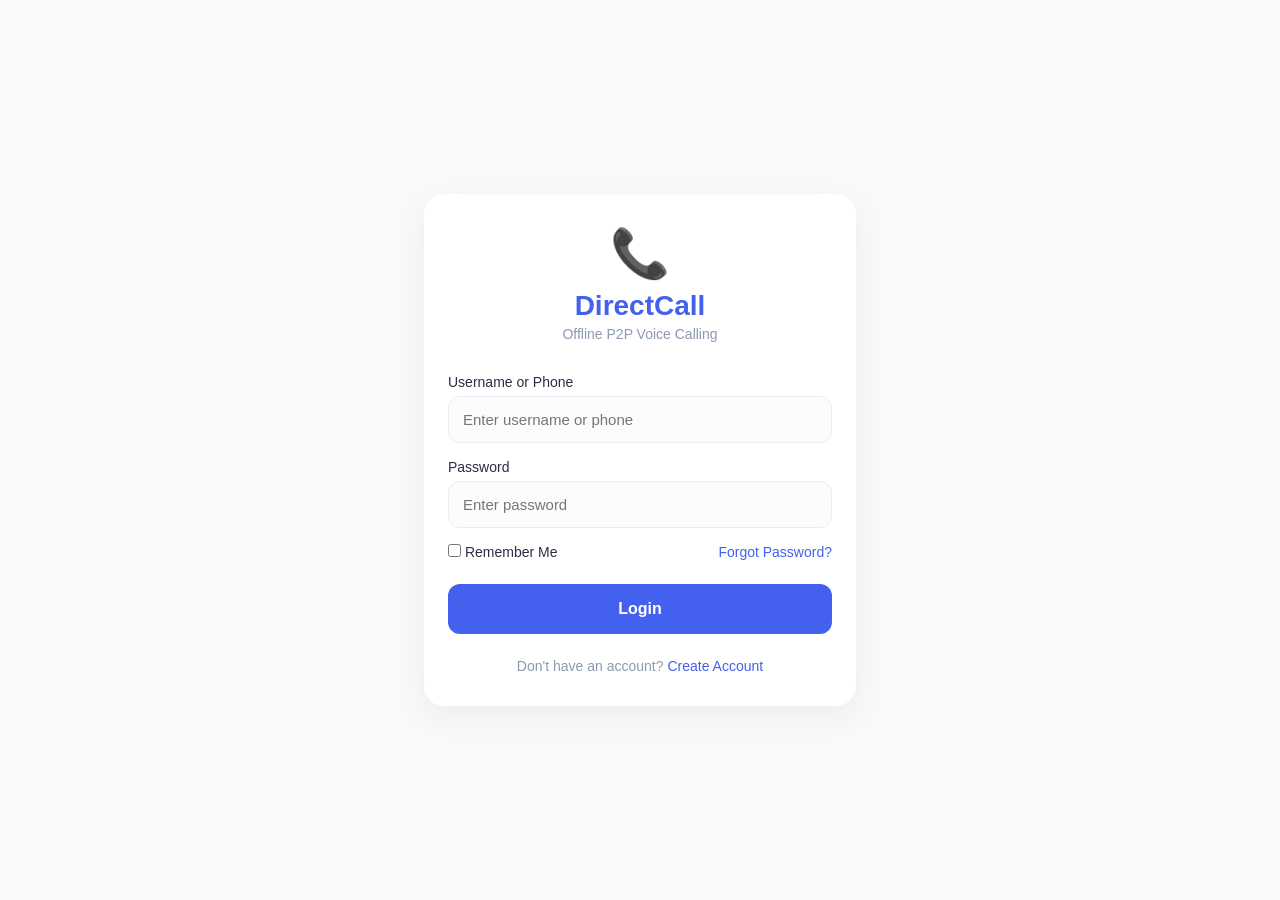
==== index.html @ d7e54588 "Initial commit of DirectCall Native App" ====
<!DOCTYPE html>
<html lang="en">
<head>
    <meta charset="UTF-8">
    <meta name="viewport" content="width=device-width, initial-scale=1.0, maximum-scale=1.0, user-scalable=no">
    <title>DirectCall</title>
    <link rel="stylesheet" href="css/style.css">
    <link rel="manifest" href="manifest.json">
    <meta name="theme-color" content="#4361ee">
</head>
<body>
    <div id="app-container">
        <!-- LOGIN SCREEN -->
        <div id="login-screen" class="screen active">
            <div class="card">
                <div id="install-banner" style="display:none; background:var(--primary); color:white; padding:12px; text-align:center; border-radius:12px; margin-bottom:16px; font-weight:bold; cursor:pointer; box-shadow:0 4px 10px rgba(67,97,238,0.3); transition:0.2s;">
                    ⬇️ Install DirectCall to Phone
                </div>
                <div class="logo-container">
                    <div class="logo-icon">📞</div>
                    <h1>DirectCall</h1>
                    <p class="subtitle">Offline P2P Voice Calling</p>
                </div>
                
                <form id="login-form">
                    <div class="input-group">
                        <label for="login-identifier">Username or Phone</label>
                        <input type="text" id="login-identifier" required placeholder="Enter username or phone">
                    </div>
                    <div class="input-group">
                        <label for="login-password">Password</label>
                        <input type="password" id="login-password" required placeholder="Enter password">
                    </div>
                    
                    <div class="options-row">
                        <label class="checkbox-container">
                            <input type="checkbox" id="remember-me"> Remember Me
                        </label>
                        <a href="#" class="forgot-link">Forgot Password?</a>
                    </div>

                    <button type="submit" class="btn btn-primary btn-large">Login</button>
                </form>
                
                <p class="switch-screen">
                    Don't have an account? <a href="#" id="go-to-register">Create Account</a>
                </p>
            </div>
        </div>

        <!-- REGISTRATION SCREEN -->
        <div id="register-screen" class="screen">
            <div class="card">
                <div class="logo-container small">
                    <div class="logo-icon">📞</div>
                    <h2>Create Account</h2>
                </div>
                
                <form id="register-form">
                    <div class="input-group">
                        <label for="reg-name">Full Name</label>
                        <input type="text" id="reg-name" required placeholder="e.g. David Mugisha">
                    </div>
                    <div class="input-group">
                        <label for="reg-username">Username</label>
                        <input type="text" id="reg-username" required placeholder="e.g. david">
                    </div>
                    <div class="input-group">
                        <label for="reg-password">Password</label>
                        <input type="password" id="reg-password" required placeholder="Create password">
                    </div>
                    <div class="input-group">
                        <label for="reg-confirm">Confirm Password</label>
                        <input type="password" id="reg-confirm" required placeholder="Confirm password">
                    </div>
                    <button type="submit" class="btn btn-primary btn-large">Create Account</button>
                </form>
                <p class="switch-screen">Already have an account? <a href="#" id="go-to-login">Login here</a></p>
            </div>
        </div>

        <!-- DASHBOARD (HOME) SCREEN -->
        <div id="home-screen" class="screen">
            <div class="header">
                <div>
                    <h2 id="welcome-name">Hello, User 👋</h2>
                    <p class="user-id">My ID: <span id="display-id">DC-00000</span></p>
                </div>
            </div>
            
            <div class="status-banner">
                <div class="status-item">
                    <span class="icon">📡</span>
                    <div>
                        <strong>Wi-Fi Direct</strong>
                        <span id="wifi-status" class="status-text not-connected">NOT CONNECTED</span>
                    </div>
                </div>
                <div class="status-item">
                    <span class="icon">🌐</span>
                    <div>
                        <strong>Internet</strong>
                        <span class="status-text neutral">NOT REQUIRED</span>
                    </div>
                </div>
            </div>

            <div class="action-grid">
                <button class="grid-btn" id="btn-call">
                    <span class="icon">📞</span><span>Dialpad</span>
                </button>
                <button class="grid-btn" id="btn-contacts">
                    <span class="icon">👥</span><span>Contacts</span>
                </button>
                <button class="grid-btn" id="btn-nearby">
                    <span class="icon">📡</span><span>Nearby Users</span>
                </button>
                <button class="grid-btn" id="btn-history">
                    <span class="icon">🕘</span><span>Call History</span>
                </button>
                <button class="grid-btn" id="btn-settings" style="grid-column: span 2;">
                    <span class="icon">⚙️</span><span>Settings</span>
                </button>
            </div>
        </div>

        <!-- DIALPAD SCREEN -->
        <div id="dialpad-screen" class="screen">
            <div class="header">
                <h2>Dialpad</h2>
                <button class="btn-back back-to-home">← Back</button>
            </div>
            <div class="dialpad-container">
                <input type="text" id="dial-input" placeholder="Enter ID (e.g. 12345)" readonly>
                <div class="dial-grid">
                    <button class="dial-btn">1</button><button class="dial-btn">2</button><button class="dial-btn">3</button>
                    <button class="dial-btn">4</button><button class="dial-btn">5</button><button class="dial-btn">6</button>
                    <button class="dial-btn">7</button><button class="dial-btn">8</button><button class="dial-btn">9</button>
                    <button class="dial-btn">X</button><button class="dial-btn">0</button><button class="dial-btn">#</button>
                </div>
                <button class="btn-call-large" id="dial-call-btn">📞</button>
            </div>
        </div>

        <!-- CONTACTS SCREEN -->
        <div id="contacts-screen" class="screen">
            <div class="header">
                <h2>Saved Contacts</h2>
                <button class="btn-back back-to-home">← Back</button>
            </div>
            <div class="user-list">
                <div class="user-item">
                    <div class="user-info">
                        <div class="avatar-small" style="background:#ffd54f">E</div>
                        <div><div class="item-name">Eric Ndikumana</div><div class="item-id">DC-18291</div></div>
                    </div>
                    <button class="btn-call-small" onclick="startCall('Eric Ndikumana', 'DC-18291')">📞</button>
                </div>
                <div class="user-item">
                    <div class="user-info">
                        <div class="avatar-small" style="background:#64b5f6">A</div>
                        <div><div class="item-name">Alice</div><div class="item-id">DC-99212</div></div>
                    </div>
                    <button class="btn-call-small" onclick="startCall('Alice', 'DC-99212')">📞</button>
                </div>
            </div>
        </div>

        <!-- CALL HISTORY SCREEN -->
        <div id="history-screen" class="screen">
            <div class="header">
                <h2>Call History</h2>
                <button class="btn-back back-to-home">← Back</button>
            </div>
            <div class="user-list">
                <div class="user-item">
                    <div class="user-info">
                        <div class="avatar-small">👤</div>
                        <div><div class="item-name">John Doe</div><div class="item-id" style="color:var(--success)">↙ Incoming • Today, 10:30 AM</div></div>
                    </div>
                </div>
                <div class="user-item">
                    <div class="user-info">
                        <div class="avatar-small" style="background:#ffd54f">E</div>
                        <div><div class="item-name">Eric Ndikumana</div><div class="item-id">↗ Outgoing • Yesterday</div></div>
                    </div>
                </div>
                <div class="user-item">
                    <div class="user-info">
                        <div class="avatar-small" style="background:#ef5350; color:white">S</div>
                        <div><div class="item-name">Sarah Smith</div><div class="item-id" style="color:var(--danger)">! Missed • Yesterday</div></div>
                    </div>
                </div>
            </div>
        </div>

        <!-- SETTINGS SCREEN -->
        <div id="settings-screen" class="screen">
            <div class="header">
                <h2>Settings</h2>
                <button class="btn-back back-to-home">← Back</button>
            </div>
            <div class="card" style="margin: 0 0 16px 0;">
                <div style="display:flex; align-items:center; gap:16px;">
                    <div class="avatar-small" style="width:60px; height:60px; font-size:30px;">👤</div>
                    <div>
                        <h3 id="settings-name">User</h3>
                        <p style="color:var(--text-muted); font-family:monospace;" id="settings-id">DC-00000</p>
                    </div>
                </div>
            </div>
            
            <div class="user-list">
                <div class="user-item"><strong>Wi-Fi Direct Status</strong> <span style="color:var(--text-muted)">Enabled</span></div>
                <div class="user-item"><strong>Audio Quality</strong> <span style="color:var(--text-muted)">High</span></div>
                <div class="user-item"><strong>App Version</strong> <span style="color:var(--text-muted)">1.0.0 (Offline)</span></div>
            </div>

            <button id="btn-logout" class="btn btn-secondary" style="margin-top: 24px; color: var(--danger);">Log Out</button>
        </div>

        <!-- NEARBY USERS SCREEN -->
        <div id="nearby-screen" class="screen">
            <div class="header">
                <h2>Nearby Users</h2>
                <button class="btn-back back-to-home">← Back</button>
            </div>
            <div class="status-banner" style="background-color: #e0f2f1; border-left: 4px solid #26a69a;">
                <div class="status-item">
                    <span class="icon" style="animation: pulse 1.5s infinite;">📡</span>
                    <div>
                        <strong>Scanning...</strong>
                        <span class="status-text">Looking for Wi-Fi Direct devices</span>
                    </div>
                </div>
            </div>
            <div class="user-list" id="nearby-list">
                <!-- Mock items injected by JS -->
            </div>
        </div>

        <!-- CALL SCREEN -->
        <div id="call-screen" class="screen call-active-bg">
            <div class="call-header"><p id="call-status">Connecting...</p></div>
            <div class="caller-profile">
                <div class="caller-avatar" id="caller-avatar-icon">👤</div>
                <h2 id="caller-name">Name</h2>
                <p id="caller-id" class="user-id">DC-00000</p>
                <div id="call-timer" class="timer">00:00</div>
            </div>
            <div class="call-controls">
                <button class="control-btn" id="btn-mute">🔇</button>
                <button class="control-btn end-call-btn" id="btn-end-call">❌</button>
                <button class="control-btn" id="btn-speaker">🔊</button>
            </div>
        </div>

    </div>
    <script src="js/app.js"></script>
</body>
</html>
---- css/style.css ----
:root {
    --primary: #4361ee;
    --primary-hover: #3a56d4;
    --bg-color: #f8f9fa;
    --card-bg: #ffffff;
    --text-main: #2b2d42;
    --text-muted: #8d99ae;
    --border: #e9ecef;
    --success: #2ec4b6;
    --danger: #e63946;
    --radius-lg: 20px;
    --radius-md: 12px;
    --shadow: 0 10px 30px rgba(0,0,0,0.05);
}
* { box-sizing: border-box; margin: 0; padding: 0; font-family: -apple-system, BlinkMacSystemFont, "Segoe UI", Roboto, Helvetica, Arial, sans-serif; }
body { background-color: var(--bg-color); color: var(--text-main); display: flex; justify-content: center; align-items: center; min-height: 100vh; }
#app-container { width: 100%; max-width: 480px; min-height: 100vh; background-color: var(--bg-color); position: relative; overflow: hidden; }
.screen { position: absolute; top: 0; left: 0; width: 100%; height: 100%; padding: 24px; display: none; flex-direction: column; animation: fadeIn 0.3s ease-in-out; overflow-y: auto; background-color: var(--bg-color); }
.screen.active { display: flex; }
@keyframes fadeIn { from { opacity: 0; transform: translateY(10px); } to { opacity: 1; transform: translateY(0); } }
@keyframes pulse { 0% { opacity: 1; } 50% { opacity: 0.4; } 100% { opacity: 1; } }

.card { background: var(--card-bg); border-radius: var(--radius-lg); padding: 32px 24px; box-shadow: var(--shadow); margin: auto 0; }
.logo-container { text-align: center; margin-bottom: 32px; }
.logo-container.small { margin-bottom: 24px; }
.logo-icon { font-size: 48px; margin-bottom: 8px; }
.logo-container.small .logo-icon { font-size: 32px; }
h1 { font-size: 28px; font-weight: 700; color: var(--primary); }
h2 { font-size: 24px; font-weight: 600; }
.subtitle { color: var(--text-muted); font-size: 14px; margin-top: 4px; }

.input-group { margin-bottom: 16px; display: flex; flex-direction: column; }
.input-group label { font-size: 14px; font-weight: 500; margin-bottom: 6px; color: var(--text-main); }
.input-group input { padding: 14px; border: 1px solid var(--border); border-radius: var(--radius-md); font-size: 15px; background-color: #fcfcfc; }
.input-group input:focus { outline: none; border-color: var(--primary); box-shadow: 0 0 0 3px rgba(67, 97, 238, 0.15); }
.options-row { display: flex; justify-content: space-between; align-items: center; margin-bottom: 24px; font-size: 14px; }
.forgot-link, .switch-screen a { color: var(--primary); text-decoration: none; font-weight: 500; }
.switch-screen { text-align: center; margin-top: 24px; font-size: 14px; color: var(--text-muted); }

.btn { width: 100%; padding: 16px; border: none; border-radius: var(--radius-md); font-size: 16px; font-weight: 600; cursor: pointer; transition: 0.2s; }
.btn:active { transform: scale(0.98); }
.btn-primary { background-color: var(--primary); color: white; }
.btn-primary:hover { background-color: var(--primary-hover); }
.btn-secondary { background-color: #e9ecef; color: var(--text-main); }

.header { display: flex; justify-content: space-between; align-items: center; margin-bottom: 24px; margin-top: 24px; }
.user-id { color: var(--text-muted); font-family: monospace; font-size: 14px; margin-top: 4px; }
.status-banner { background: var(--card-bg); border-radius: var(--radius-md); padding: 16px; margin-bottom: 24px; box-shadow: var(--shadow); display: flex; flex-direction: column; gap: 12px; }
.status-item { display: flex; align-items: center; gap: 12px; }
.status-text { display: block; font-size: 12px; font-weight: 700; }
.not-connected { color: var(--danger); }
.connected { color: var(--success); }
.neutral { color: var(--text-muted); }

.action-grid { display: grid; grid-template-columns: 1fr 1fr; gap: 16px; }
.grid-btn { background: var(--card-bg); border: none; border-radius: var(--radius-md); padding: 24px 16px; display: flex; flex-direction: column; align-items: center; gap: 12px; box-shadow: var(--shadow); cursor: pointer; font-size: 15px; font-weight: 600; color: var(--text-main); transition: 0.2s; }
.grid-btn:hover { transform: translateY(-2px); box-shadow: 0 12px 20px rgba(0,0,0,0.08); }
.grid-btn .icon { font-size: 32px; }

.btn-back { background: none; border: none; color: var(--primary); font-weight: 600; cursor: pointer; font-size: 16px; padding: 8px; border-radius: 8px; }
.btn-back:hover { background: #e9ecef; }

.user-list { display: flex; flex-direction: column; gap: 12px; margin-top: 8px; }
.user-item { background: var(--card-bg); padding: 16px; border-radius: var(--radius-md); display: flex; justify-content: space-between; align-items: center; box-shadow: 0 4px 12px rgba(0,0,0,0.03); border: 1px solid var(--border); }
.user-info { display: flex; align-items: center; gap: 12px; }
.avatar-small { width: 44px; height: 44px; background: #e0e0e0; border-radius: 50%; display: flex; align-items: center; justify-content: center; font-size: 20px; font-weight:bold; }
.item-name { font-weight: 600; font-size: 16px; }
.item-id { font-size: 12px; color: var(--text-muted); font-family: monospace; margin-top: 2px; display: flex; align-items: center; gap: 4px; }
.status-dot { width: 8px; height: 8px; background: var(--success); border-radius: 50%; display: inline-block; }
.btn-call-small { background: var(--success); color: white; border: none; padding: 10px 16px; border-radius: 24px; font-weight: 600; cursor: pointer; display: flex; align-items: center; gap: 6px; font-size: 14px; box-shadow: 0 4px 10px rgba(46, 196, 182, 0.3); transition: 0.2s;}
.btn-call-small:hover { transform: scale(1.05); }

/* Dialpad specific */
.dialpad-container { display:flex; flex-direction:column; align-items:center; margin-top:20px; flex:1;}
#dial-input { width:100%; height:70px; font-size:32px; text-align:center; border:none; background:transparent; margin-bottom:20px; font-family:monospace; font-weight:bold; color:var(--text-main); }
#dial-input:focus { outline:none; }
.dial-grid { display:grid; grid-template-columns:repeat(3, 1fr); gap:20px; margin-bottom:40px; }
.dial-btn { width:70px; height:70px; border-radius:50%; border:none; background:var(--card-bg); font-size:28px; font-weight:600; color:var(--text-main); box-shadow:var(--shadow); cursor:pointer; transition:0.1s; }
.dial-btn:active { background:var(--border); transform:scale(0.95); }
.btn-call-large { width:80px; height:80px; border-radius:50%; border:none; background:var(--success); color:white; font-size:32px; box-shadow: 0 10px 20px rgba(46,196,182,0.4); cursor:pointer; transition:0.2s; }
.btn-call-large:hover { transform:scale(1.05); }

/* Call Screen */
.call-active-bg { background-color: #111; color: white; }
.call-header { text-align: center; margin-top: 20px; color: #aaaaaa; font-weight: 500; }
.caller-profile { display: flex; flex-direction: column; align-items: center; justify-content: center; flex: 1; gap: 12px; }
.caller-avatar { width: 140px; height: 140px; background: #333; border-radius: 50%; display: flex; align-items: center; justify-content: center; font-size: 70px; margin-bottom: 20px; box-shadow: 0 0 0 10px rgba(255,255,255,0.05); animation: pulse 2s infinite; }
#caller-name { font-size: 32px; font-weight: 700; color: white; margin: 0; }
#caller-id { color: #888; font-size: 16px; margin: 0; }
.timer { font-size: 20px; font-family: monospace; color: white; margin-top: 10px; opacity: 0; transition: opacity 0.5s; }
.timer.visible { opacity: 1; }

.call-controls { display: flex; justify-content: space-evenly; align-items: center; padding-bottom: 40px; }
.control-btn { width: 64px; height: 64px; border-radius: 50%; border: none; background: #333; color: white; font-size: 24px; cursor: pointer; display: flex; align-items: center; justify-content: center; transition: 0.2s; }
.control-btn:hover { background: #555; }
.control-btn.active { background: white; color: #111; }
.end-call-btn { width: 80px; height: 80px; background: var(--danger); font-size: 32px; box-shadow: 0 4px 15px rgba(230, 57, 70, 0.4); }
.end-call-btn:hover { background: #ff4d4d; transform: scale(1.05); }
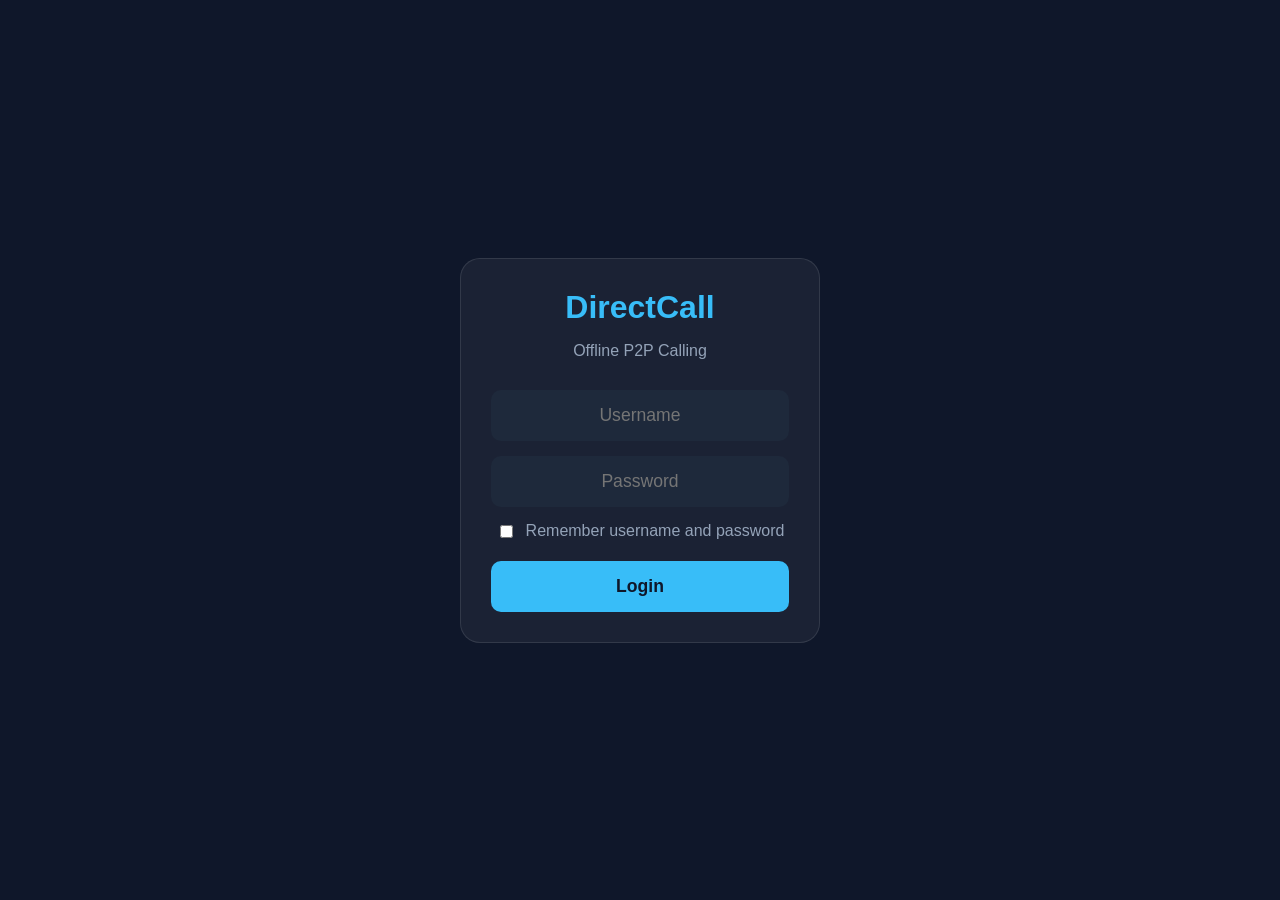
==== commit 2e5c2b83: "Complete UI rewrite and Standard Peer Discovery integration" ====
--- a/index.html
+++ b/index.html
@@ -5,256 +5,53 @@
     <meta name="viewport" content="width=device-width, initial-scale=1.0, maximum-scale=1.0, user-scalable=no">
     <title>DirectCall</title>
     <link rel="stylesheet" href="css/style.css">
-    <link rel="manifest" href="manifest.json">
-    <meta name="theme-color" content="#4361ee">
 </head>
 <body>
-    <div id="app-container">
-        <!-- LOGIN SCREEN -->
-        <div id="login-screen" class="screen active">
-            <div class="card">
-                <div id="install-banner" style="display:none; background:var(--primary); color:white; padding:12px; text-align:center; border-radius:12px; margin-bottom:16px; font-weight:bold; cursor:pointer; box-shadow:0 4px 10px rgba(67,97,238,0.3); transition:0.2s;">
-                    ⬇️ Install DirectCall to Phone
-                </div>
-                <div class="logo-container">
-                    <div class="logo-icon">📞</div>
-                    <h1>DirectCall</h1>
-                    <p class="subtitle">Offline P2P Voice Calling</p>
-                </div>
-                
-                <form id="login-form">
-                    <div class="input-group">
-                        <label for="login-identifier">Username or Phone</label>
-                        <input type="text" id="login-identifier" required placeholder="Enter username or phone">
-                    </div>
-                    <div class="input-group">
-                        <label for="login-password">Password</label>
-                        <input type="password" id="login-password" required placeholder="Enter password">
-                    </div>
-                    
-                    <div class="options-row">
-                        <label class="checkbox-container">
-                            <input type="checkbox" id="remember-me"> Remember Me
-                        </label>
-                        <a href="#" class="forgot-link">Forgot Password?</a>
-                    </div>
+    <div id="auth-screen" class="screen active">
+        <div class="glass-card">
+            <h1 class="app-title">DirectCall</h1>
+            <p class="subtitle">Offline P2P Calling</p>
+            <form id="auth-form">
+                <input type="text" id="auth-username" placeholder="Username" required>
+                <input type="password" id="auth-password" placeholder="Password" required>
+                <label class="remember-me">
+                    <input type="checkbox" id="auth-remember"> Remember username and password
+                </label>
+                <button type="submit" id="auth-btn">Login</button>
+            </form>
+        </div>
+    </div>
 
-                    <button type="submit" class="btn btn-primary btn-large">Login</button>
-                </form>
-                
-                <p class="switch-screen">
-                    Don't have an account? <a href="#" id="go-to-register">Create Account</a>
-                </p>
+    <div id="main-screen" class="screen">
+        <div class="header">
+            <div class="user-badge">
+                <span class="dot online"></span>
+                <span id="my-username">User</span>
+            </div>
+            <button id="btn-logout" class="icon-btn">Logout</button>
+        </div>
+
+        <div class="dial-container">
+            <input type="text" id="target-input" placeholder="Enter ID Number..." autocomplete="off">
+            <button id="btn-call-main" class="call-btn-massive">CALL</button>
+        </div>
+
+        <div class="nearby-container">
+            <h3>Nearby ID Numbers</h3>
+            <div id="nearby-list">
+                <p class="empty-state">Scanning...</p>
             </div>
         </div>
+    </div>
 
-        <!-- REGISTRATION SCREEN -->
-        <div id="register-screen" class="screen">
-            <div class="card">
-                <div class="logo-container small">
-                    <div class="logo-icon">📞</div>
-                    <h2>Create Account</h2>
-                </div>
-                
-                <form id="register-form">
-                    <div class="input-group">
-                        <label for="reg-name">Full Name</label>
-                        <input type="text" id="reg-name" required placeholder="e.g. David Mugisha">
-                    </div>
-                    <div class="input-group">
-                        <label for="reg-username">Username</label>
-                        <input type="text" id="reg-username" required placeholder="e.g. david">
-                    </div>
-                    <div class="input-group">
-                        <label for="reg-password">Password</label>
-                        <input type="password" id="reg-password" required placeholder="Create password">
-                    </div>
-                    <div class="input-group">
-                        <label for="reg-confirm">Confirm Password</label>
-                        <input type="password" id="reg-confirm" required placeholder="Confirm password">
-                    </div>
-                    <button type="submit" class="btn btn-primary btn-large">Create Account</button>
-                </form>
-                <p class="switch-screen">Already have an account? <a href="#" id="go-to-login">Login here</a></p>
-            </div>
+    <div id="call-screen" class="screen">
+        <div class="call-ui">
+            <div class="avatar-large">??</div>
+            <h2 id="call-target-name">Unknown</h2>
+            <p id="call-status">Negotiating connection...</p>
+            <h1 id="call-timer">00:00</h1>
+            <button id="btn-end-call" class="end-call-btn">END CALL</button>
         </div>
-
-        <!-- DASHBOARD (HOME) SCREEN -->
-        <div id="home-screen" class="screen">
-            <div class="header">
-                <div>
-                    <h2 id="welcome-name">Hello, User 👋</h2>
-                    <p class="user-id">My ID: <span id="display-id">DC-00000</span></p>
-                </div>
-            </div>
-            
-            <div class="status-banner">
-                <div class="status-item">
-                    <span class="icon">📡</span>
-                    <div>
-                        <strong>Wi-Fi Direct</strong>
-                        <span id="wifi-status" class="status-text not-connected">NOT CONNECTED</span>
-                    </div>
-                </div>
-                <div class="status-item">
-                    <span class="icon">🌐</span>
-                    <div>
-                        <strong>Internet</strong>
-                        <span class="status-text neutral">NOT REQUIRED</span>
-                    </div>
-                </div>
-            </div>
-
-            <div class="action-grid">
-                <button class="grid-btn" id="btn-call">
-                    <span class="icon">📞</span><span>Dialpad</span>
-                </button>
-                <button class="grid-btn" id="btn-contacts">
-                    <span class="icon">👥</span><span>Contacts</span>
-                </button>
-                <button class="grid-btn" id="btn-nearby">
-                    <span class="icon">📡</span><span>Nearby Users</span>
-                </button>
-                <button class="grid-btn" id="btn-history">
-                    <span class="icon">🕘</span><span>Call History</span>
-                </button>
-                <button class="grid-btn" id="btn-settings" style="grid-column: span 2;">
-                    <span class="icon">⚙️</span><span>Settings</span>
-                </button>
-            </div>
-        </div>
-
-        <!-- DIALPAD SCREEN -->
-        <div id="dialpad-screen" class="screen">
-            <div class="header">
-                <h2>Dialpad</h2>
-                <button class="btn-back back-to-home">← Back</button>
-            </div>
-            <div class="dialpad-container">
-                <input type="text" id="dial-input" placeholder="Enter ID (e.g. 12345)" readonly>
-                <div class="dial-grid">
-                    <button class="dial-btn">1</button><button class="dial-btn">2</button><button class="dial-btn">3</button>
-                    <button class="dial-btn">4</button><button class="dial-btn">5</button><button class="dial-btn">6</button>
-                    <button class="dial-btn">7</button><button class="dial-btn">8</button><button class="dial-btn">9</button>
-                    <button class="dial-btn">X</button><button class="dial-btn">0</button><button class="dial-btn">#</button>
-                </div>
-                <button class="btn-call-large" id="dial-call-btn">📞</button>
-            </div>
-        </div>
-
-        <!-- CONTACTS SCREEN -->
-        <div id="contacts-screen" class="screen">
-            <div class="header">
-                <h2>Saved Contacts</h2>
-                <button class="btn-back back-to-home">← Back</button>
-            </div>
-            <div class="user-list">
-                <div class="user-item">
-                    <div class="user-info">
-                        <div class="avatar-small" style="background:#ffd54f">E</div>
-                        <div><div class="item-name">Eric Ndikumana</div><div class="item-id">DC-18291</div></div>
-                    </div>
-                    <button class="btn-call-small" onclick="startCall('Eric Ndikumana', 'DC-18291')">📞</button>
-                </div>
-                <div class="user-item">
-                    <div class="user-info">
-                        <div class="avatar-small" style="background:#64b5f6">A</div>
-                        <div><div class="item-name">Alice</div><div class="item-id">DC-99212</div></div>
-                    </div>
-                    <button class="btn-call-small" onclick="startCall('Alice', 'DC-99212')">📞</button>
-                </div>
-            </div>
-        </div>
-
-        <!-- CALL HISTORY SCREEN -->
-        <div id="history-screen" class="screen">
-            <div class="header">
-                <h2>Call History</h2>
-                <button class="btn-back back-to-home">← Back</button>
-            </div>
-            <div class="user-list">
-                <div class="user-item">
-                    <div class="user-info">
-                        <div class="avatar-small">👤</div>
-                        <div><div class="item-name">John Doe</div><div class="item-id" style="color:var(--success)">↙ Incoming • Today, 10:30 AM</div></div>
-                    </div>
-                </div>
-                <div class="user-item">
-                    <div class="user-info">
-                        <div class="avatar-small" style="background:#ffd54f">E</div>
-                        <div><div class="item-name">Eric Ndikumana</div><div class="item-id">↗ Outgoing • Yesterday</div></div>
-                    </div>
-                </div>
-                <div class="user-item">
-                    <div class="user-info">
-                        <div class="avatar-small" style="background:#ef5350; color:white">S</div>
-                        <div><div class="item-name">Sarah Smith</div><div class="item-id" style="color:var(--danger)">! Missed • Yesterday</div></div>
-                    </div>
-                </div>
-            </div>
-        </div>
-
-        <!-- SETTINGS SCREEN -->
-        <div id="settings-screen" class="screen">
-            <div class="header">
-                <h2>Settings</h2>
-                <button class="btn-back back-to-home">← Back</button>
-            </div>
-            <div class="card" style="margin: 0 0 16px 0;">
-                <div style="display:flex; align-items:center; gap:16px;">
-                    <div class="avatar-small" style="width:60px; height:60px; font-size:30px;">👤</div>
-                    <div>
-                        <h3 id="settings-name">User</h3>
-                        <p style="color:var(--text-muted); font-family:monospace;" id="settings-id">DC-00000</p>
-                    </div>
-                </div>
-            </div>
-            
-            <div class="user-list">
-                <div class="user-item"><strong>Wi-Fi Direct Status</strong> <span style="color:var(--text-muted)">Enabled</span></div>
-                <div class="user-item"><strong>Audio Quality</strong> <span style="color:var(--text-muted)">High</span></div>
-                <div class="user-item"><strong>App Version</strong> <span style="color:var(--text-muted)">1.0.0 (Offline)</span></div>
-            </div>
-
-            <button id="btn-logout" class="btn btn-secondary" style="margin-top: 24px; color: var(--danger);">Log Out</button>
-        </div>
-
-        <!-- NEARBY USERS SCREEN -->
-        <div id="nearby-screen" class="screen">
-            <div class="header">
-                <h2>Nearby Users</h2>
-                <button class="btn-back back-to-home">← Back</button>
-            </div>
-            <div class="status-banner" style="background-color: #e0f2f1; border-left: 4px solid #26a69a;">
-                <div class="status-item">
-                    <span class="icon" style="animation: pulse 1.5s infinite;">📡</span>
-                    <div>
-                        <strong>Scanning...</strong>
-                        <span class="status-text">Looking for Wi-Fi Direct devices</span>
-                    </div>
-                </div>
-            </div>
-            <div class="user-list" id="nearby-list">
-                <!-- Mock items injected by JS -->
-            </div>
-        </div>
-
-        <!-- CALL SCREEN -->
-        <div id="call-screen" class="screen call-active-bg">
-            <div class="call-header"><p id="call-status">Connecting...</p></div>
-            <div class="caller-profile">
-                <div class="caller-avatar" id="caller-avatar-icon">👤</div>
-                <h2 id="caller-name">Name</h2>
-                <p id="caller-id" class="user-id">DC-00000</p>
-                <div id="call-timer" class="timer">00:00</div>
-            </div>
-            <div class="call-controls">
-                <button class="control-btn" id="btn-mute">🔇</button>
-                <button class="control-btn end-call-btn" id="btn-end-call">❌</button>
-                <button class="control-btn" id="btn-speaker">🔊</button>
-            </div>
-        </div>
-
     </div>
     <script src="js/app.js"></script>
 </body>
--- a/css/style.css
+++ b/css/style.css
@@ -1,98 +1,43 @@
-:root {
-    --primary: #4361ee;
-    --primary-hover: #3a56d4;
-    --bg-color: #f8f9fa;
-    --card-bg: #ffffff;
-    --text-main: #2b2d42;
-    --text-muted: #8d99ae;
-    --border: #e9ecef;
-    --success: #2ec4b6;
-    --danger: #e63946;
-    --radius-lg: 20px;
-    --radius-md: 12px;
-    --shadow: 0 10px 30px rgba(0,0,0,0.05);
-}
-* { box-sizing: border-box; margin: 0; padding: 0; font-family: -apple-system, BlinkMacSystemFont, "Segoe UI", Roboto, Helvetica, Arial, sans-serif; }
-body { background-color: var(--bg-color); color: var(--text-main); display: flex; justify-content: center; align-items: center; min-height: 100vh; }
-#app-container { width: 100%; max-width: 480px; min-height: 100vh; background-color: var(--bg-color); position: relative; overflow: hidden; }
-.screen { position: absolute; top: 0; left: 0; width: 100%; height: 100%; padding: 24px; display: none; flex-direction: column; animation: fadeIn 0.3s ease-in-out; overflow-y: auto; background-color: var(--bg-color); }
+* { box-sizing: border-box; font-family: -apple-system, BlinkMacSystemFont, "Segoe UI", Roboto, Helvetica, Arial, sans-serif; }
+body { margin: 0; padding: 0; background: #0f172a; color: #fff; display: flex; justify-content: center; height: 100vh; overflow: hidden; }
+.screen { display: none; width: 100%; max-width: 400px; height: 100%; flex-direction: column; padding: 20px; }
 .screen.active { display: flex; }
-@keyframes fadeIn { from { opacity: 0; transform: translateY(10px); } to { opacity: 1; transform: translateY(0); } }
-@keyframes pulse { 0% { opacity: 1; } 50% { opacity: 0.4; } 100% { opacity: 1; } }
 
-.card { background: var(--card-bg); border-radius: var(--radius-lg); padding: 32px 24px; box-shadow: var(--shadow); margin: auto 0; }
-.logo-container { text-align: center; margin-bottom: 32px; }
-.logo-container.small { margin-bottom: 24px; }
-.logo-icon { font-size: 48px; margin-bottom: 8px; }
-.logo-container.small .logo-icon { font-size: 32px; }
-h1 { font-size: 28px; font-weight: 700; color: var(--primary); }
-h2 { font-size: 24px; font-weight: 600; }
-.subtitle { color: var(--text-muted); font-size: 14px; margin-top: 4px; }
+.glass-card { background: rgba(255, 255, 255, 0.05); border: 1px solid rgba(255, 255, 255, 0.1); border-radius: 20px; padding: 30px; text-align: center; margin: auto 0; }
+.app-title { font-size: 2rem; margin: 0; color: #38bdf8; }
+.subtitle { color: #94a3b8; margin-bottom: 30px; }
 
-.input-group { margin-bottom: 16px; display: flex; flex-direction: column; }
-.input-group label { font-size: 14px; font-weight: 500; margin-bottom: 6px; color: var(--text-main); }
-.input-group input { padding: 14px; border: 1px solid var(--border); border-radius: var(--radius-md); font-size: 15px; background-color: #fcfcfc; }
-.input-group input:focus { outline: none; border-color: var(--primary); box-shadow: 0 0 0 3px rgba(67, 97, 238, 0.15); }
-.options-row { display: flex; justify-content: space-between; align-items: center; margin-bottom: 24px; font-size: 14px; }
-.forgot-link, .switch-screen a { color: var(--primary); text-decoration: none; font-weight: 500; }
-.switch-screen { text-align: center; margin-top: 24px; font-size: 14px; color: var(--text-muted); }
+input[type="text"], input[type="password"] { width: 100%; padding: 15px; margin-bottom: 15px; border-radius: 10px; border: none; background: #1e293b; color: #fff; font-size: 1.1rem; text-align: center; }
+input:focus { outline: 2px solid #38bdf8; }
+.remember-me { display: flex; align-items: center; justify-content: center; gap: 10px; color: #94a3b8; margin-bottom: 20px; }
 
-.btn { width: 100%; padding: 16px; border: none; border-radius: var(--radius-md); font-size: 16px; font-weight: 600; cursor: pointer; transition: 0.2s; }
-.btn:active { transform: scale(0.98); }
-.btn-primary { background-color: var(--primary); color: white; }
-.btn-primary:hover { background-color: var(--primary-hover); }
-.btn-secondary { background-color: #e9ecef; color: var(--text-main); }
+button { width: 100%; padding: 15px; border-radius: 10px; border: none; font-size: 1.1rem; font-weight: bold; cursor: pointer; transition: 0.2s; }
+#auth-btn { background: #38bdf8; color: #0f172a; }
+#auth-btn:active { background: #0284c7; }
 
-.header { display: flex; justify-content: space-between; align-items: center; margin-bottom: 24px; margin-top: 24px; }
-.user-id { color: var(--text-muted); font-family: monospace; font-size: 14px; margin-top: 4px; }
-.status-banner { background: var(--card-bg); border-radius: var(--radius-md); padding: 16px; margin-bottom: 24px; box-shadow: var(--shadow); display: flex; flex-direction: column; gap: 12px; }
-.status-item { display: flex; align-items: center; gap: 12px; }
-.status-text { display: block; font-size: 12px; font-weight: 700; }
-.not-connected { color: var(--danger); }
-.connected { color: var(--success); }
-.neutral { color: var(--text-muted); }
+.header { display: flex; justify-content: space-between; align-items: center; margin-bottom: 40px; }
+.user-badge { display: flex; align-items: center; gap: 8px; background: #1e293b; padding: 8px 15px; border-radius: 20px; }
+.dot.online { width: 10px; height: 10px; background: #22c55e; border-radius: 50%; }
+.icon-btn { width: auto; padding: 8px 15px; background: transparent; color: #ef4444; border: 1px solid #ef4444; }
 
-.action-grid { display: grid; grid-template-columns: 1fr 1fr; gap: 16px; }
-.grid-btn { background: var(--card-bg); border: none; border-radius: var(--radius-md); padding: 24px 16px; display: flex; flex-direction: column; align-items: center; gap: 12px; box-shadow: var(--shadow); cursor: pointer; font-size: 15px; font-weight: 600; color: var(--text-main); transition: 0.2s; }
-.grid-btn:hover { transform: translateY(-2px); box-shadow: 0 12px 20px rgba(0,0,0,0.08); }
-.grid-btn .icon { font-size: 32px; }
+.dial-container { text-align: center; margin-bottom: 40px; }
+#target-input { font-size: 1.5rem; letter-spacing: 2px; background: #1e293b; font-weight: bold; }
+.call-btn-massive { background: #22c55e; color: #fff; font-size: 1.5rem; padding: 20px; border-radius: 15px; box-shadow: 0 4px 15px rgba(34, 197, 94, 0.4); }
+.call-btn-massive:active { transform: scale(0.95); }
 
-.btn-back { background: none; border: none; color: var(--primary); font-weight: 600; cursor: pointer; font-size: 16px; padding: 8px; border-radius: 8px; }
-.btn-back:hover { background: #e9ecef; }
+.nearby-container { background: #1e293b; border-radius: 20px; padding: 20px; flex-grow: 1; overflow-y: auto; }
+.nearby-container h3 { margin-top: 0; color: #94a3b8; font-size: 1rem; border-bottom: 1px solid #334155; padding-bottom: 10px; }
+.empty-state { color: #64748b; text-align: center; margin-top: 20px; font-style: italic; }
 
-.user-list { display: flex; flex-direction: column; gap: 12px; margin-top: 8px; }
-.user-item { background: var(--card-bg); padding: 16px; border-radius: var(--radius-md); display: flex; justify-content: space-between; align-items: center; box-shadow: 0 4px 12px rgba(0,0,0,0.03); border: 1px solid var(--border); }
-.user-info { display: flex; align-items: center; gap: 12px; }
-.avatar-small { width: 44px; height: 44px; background: #e0e0e0; border-radius: 50%; display: flex; align-items: center; justify-content: center; font-size: 20px; font-weight:bold; }
-.item-name { font-weight: 600; font-size: 16px; }
-.item-id { font-size: 12px; color: var(--text-muted); font-family: monospace; margin-top: 2px; display: flex; align-items: center; gap: 4px; }
-.status-dot { width: 8px; height: 8px; background: var(--success); border-radius: 50%; display: inline-block; }
-.btn-call-small { background: var(--success); color: white; border: none; padding: 10px 16px; border-radius: 24px; font-weight: 600; cursor: pointer; display: flex; align-items: center; gap: 6px; font-size: 14px; box-shadow: 0 4px 10px rgba(46, 196, 182, 0.3); transition: 0.2s;}
-.btn-call-small:hover { transform: scale(1.05); }
+.nearby-item { display: flex; justify-content: space-between; align-items: center; padding: 15px 0; border-bottom: 1px solid #334155; cursor: pointer; }
+.nearby-item:last-child { border-bottom: none; }
+.nearby-id { font-size: 1.2rem; font-weight: bold; color: #fff; }
+.nearby-mac { font-size: 0.8rem; color: #64748b; }
 
-/* Dialpad specific */
-.dialpad-container { display:flex; flex-direction:column; align-items:center; margin-top:20px; flex:1;}
-#dial-input { width:100%; height:70px; font-size:32px; text-align:center; border:none; background:transparent; margin-bottom:20px; font-family:monospace; font-weight:bold; color:var(--text-main); }
-#dial-input:focus { outline:none; }
-.dial-grid { display:grid; grid-template-columns:repeat(3, 1fr); gap:20px; margin-bottom:40px; }
-.dial-btn { width:70px; height:70px; border-radius:50%; border:none; background:var(--card-bg); font-size:28px; font-weight:600; color:var(--text-main); box-shadow:var(--shadow); cursor:pointer; transition:0.1s; }
-.dial-btn:active { background:var(--border); transform:scale(0.95); }
-.btn-call-large { width:80px; height:80px; border-radius:50%; border:none; background:var(--success); color:white; font-size:32px; box-shadow: 0 10px 20px rgba(46,196,182,0.4); cursor:pointer; transition:0.2s; }
-.btn-call-large:hover { transform:scale(1.05); }
-
-/* Call Screen */
-.call-active-bg { background-color: #111; color: white; }
-.call-header { text-align: center; margin-top: 20px; color: #aaaaaa; font-weight: 500; }
-.caller-profile { display: flex; flex-direction: column; align-items: center; justify-content: center; flex: 1; gap: 12px; }
-.caller-avatar { width: 140px; height: 140px; background: #333; border-radius: 50%; display: flex; align-items: center; justify-content: center; font-size: 70px; margin-bottom: 20px; box-shadow: 0 0 0 10px rgba(255,255,255,0.05); animation: pulse 2s infinite; }
-#caller-name { font-size: 32px; font-weight: 700; color: white; margin: 0; }
-#caller-id { color: #888; font-size: 16px; margin: 0; }
-.timer { font-size: 20px; font-family: monospace; color: white; margin-top: 10px; opacity: 0; transition: opacity 0.5s; }
-.timer.visible { opacity: 1; }
-
-.call-controls { display: flex; justify-content: space-evenly; align-items: center; padding-bottom: 40px; }
-.control-btn { width: 64px; height: 64px; border-radius: 50%; border: none; background: #333; color: white; font-size: 24px; cursor: pointer; display: flex; align-items: center; justify-content: center; transition: 0.2s; }
-.control-btn:hover { background: #555; }
-.control-btn.active { background: white; color: #111; }
-.end-call-btn { width: 80px; height: 80px; background: var(--danger); font-size: 32px; box-shadow: 0 4px 15px rgba(230, 57, 70, 0.4); }
-.end-call-btn:hover { background: #ff4d4d; transform: scale(1.05); }
+.call-ui { text-align: center; margin: auto 0; }
+.avatar-large { font-size: 5rem; margin-bottom: 20px; }
+#call-target-name { font-size: 2rem; margin: 0 0 10px 0; }
+#call-status { color: #38bdf8; margin-bottom: 30px; }
+#call-timer { font-size: 3rem; font-family: monospace; margin-bottom: 40px; display: none; }
+#call-timer.visible { display: block; }
+.end-call-btn { background: #ef4444; color: #fff; padding: 20px; border-radius: 50px; font-size: 1.2rem; }
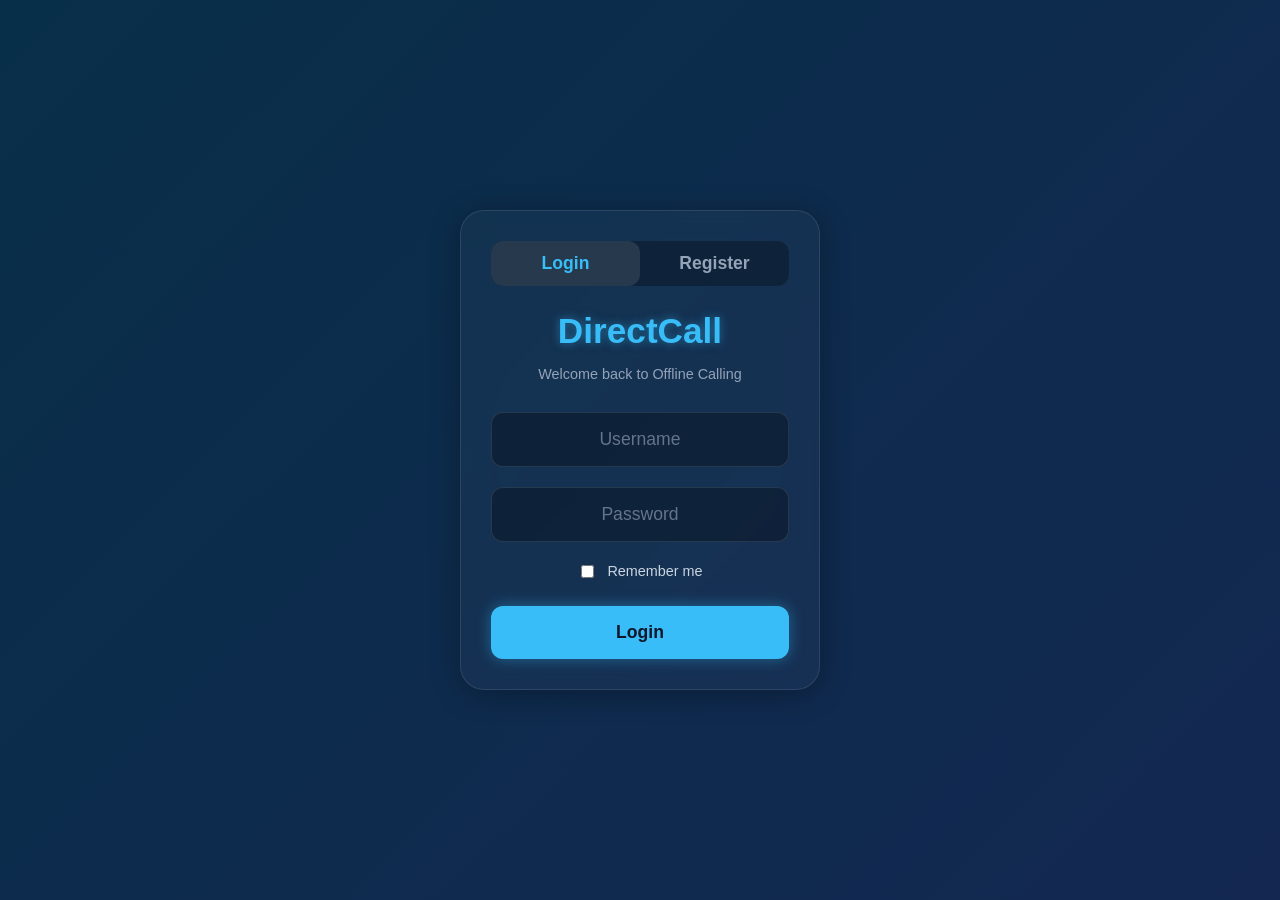
==== commit 31c0f40f: "Modernize UI with separate Login/Register tabs and animations" ====
--- a/index.html
+++ b/index.html
@@ -1,23 +1,35 @@
-<!DOCTYPE html>
+﻿<!DOCTYPE html>
 <html lang="en">
 <head>
     <meta charset="UTF-8">
     <meta name="viewport" content="width=device-width, initial-scale=1.0, maximum-scale=1.0, user-scalable=no">
     <title>DirectCall</title>
-    <link rel="stylesheet" href="css/style.css">
+    <link rel="stylesheet" href="css/style.v2.css">
 </head>
 <body>
     <div id="auth-screen" class="screen active">
-        <div class="glass-card">
+        <div class="glass-card auth-card">
+            <div class="auth-tabs">
+                <button id="tab-login" class="auth-tab active">Login</button>
+                <button id="tab-register" class="auth-tab">Register</button>
+            </div>
+            
             <h1 class="app-title">DirectCall</h1>
-            <p class="subtitle">Offline P2P Calling</p>
+            <p class="subtitle" id="auth-subtitle">Welcome back to Offline Calling</p>
+            
             <form id="auth-form">
-                <input type="text" id="auth-username" placeholder="Username" required>
-                <input type="password" id="auth-password" placeholder="Password" required>
+                <div class="input-container">
+                    <input type="text" id="auth-username" placeholder="Username" required>
+                </div>
+                <div class="input-container">
+                    <input type="password" id="auth-password" placeholder="Password" required>
+                </div>
+                
                 <label class="remember-me">
-                    <input type="checkbox" id="auth-remember"> Remember username and password
+                    <input type="checkbox" id="auth-remember"> Remember me
                 </label>
-                <button type="submit" id="auth-btn">Login</button>
+                
+                <button type="submit" id="auth-btn" class="glow-btn">Login</button>
             </form>
         </div>
     </div>
@@ -31,7 +43,7 @@
             <button id="btn-logout" class="icon-btn">Logout</button>
         </div>
 
-        <div class="dial-container">
+        <div class="dial-container glass-card">
             <input type="text" id="target-input" placeholder="Enter ID Number..." autocomplete="off">
             <button id="btn-call-main" class="call-btn-massive">CALL</button>
         </div>
@@ -39,14 +51,14 @@
         <div class="nearby-container">
             <h3>Nearby ID Numbers</h3>
             <div id="nearby-list">
-                <p class="empty-state">Scanning...</p>
+                <p class="empty-state">Scanning room...</p>
             </div>
         </div>
     </div>
 
     <div id="call-screen" class="screen">
-        <div class="call-ui">
-            <div class="avatar-large">??</div>
+        <div class="call-ui glass-card">
+            <div class="avatar-large pulse-animation">👤</div>
             <h2 id="call-target-name">Unknown</h2>
             <p id="call-status">Negotiating connection...</p>
             <h1 id="call-timer">00:00</h1>
--- a/css/style.v2.css
+++ b/css/style.v2.css
@@ -0,0 +1,91 @@
+﻿* { box-sizing: border-box; font-family: 'Segoe UI', Roboto, Helvetica, Arial, sans-serif; }
+body { 
+    margin: 0; padding: 0; color: #fff; display: flex; justify-content: center; height: 100vh; overflow: hidden; 
+    background: linear-gradient(-45deg, #0f172a, #1e1b4b, #172554, #082f49);
+    background-size: 400% 400%;
+    animation: gradientBG 15s ease infinite;
+}
+
+@keyframes gradientBG {
+    0% { background-position: 0% 50%; }
+    50% { background-position: 100% 50%; }
+    100% { background-position: 0% 50%; }
+}
+
+.screen { display: none; width: 100%; max-width: 400px; height: 100%; flex-direction: column; padding: 20px; }
+.screen.active { display: flex; animation: fadeIn 0.4s ease forwards; }
+
+@keyframes fadeIn {
+    from { opacity: 0; transform: translateY(10px); }
+    to { opacity: 1; transform: translateY(0); }
+}
+
+/* Glassmorphism */
+.glass-card { 
+    background: rgba(255, 255, 255, 0.03); 
+    backdrop-filter: blur(16px);
+    -webkit-backdrop-filter: blur(16px);
+    border: 1px solid rgba(255, 255, 255, 0.1); 
+    border-radius: 24px; padding: 30px; text-align: center; margin: auto 0;
+    box-shadow: 0 4px 30px rgba(0, 0, 0, 0.3);
+}
+
+.auth-tabs { display: flex; background: rgba(0,0,0,0.3); border-radius: 12px; margin-bottom: 25px; overflow: hidden; }
+.auth-tab { flex: 1; padding: 12px; border: none; background: transparent; color: #94a3b8; font-weight: bold; cursor: pointer; transition: 0.3s; }
+.auth-tab.active { background: rgba(255,255,255,0.1); color: #38bdf8; }
+
+.app-title { font-size: 2.2rem; margin: 0; color: #38bdf8; text-shadow: 0 0 10px rgba(56, 189, 248, 0.5); }
+.subtitle { color: #94a3b8; margin-bottom: 30px; font-size: 0.9rem; }
+
+.input-container { position: relative; width: 100%; margin-bottom: 20px; }
+input[type="text"], input[type="password"] { 
+    width: 100%; padding: 16px; border-radius: 12px; border: 1px solid rgba(255,255,255,0.1); 
+    background: rgba(0,0,0,0.3); color: #fff; font-size: 1.1rem; text-align: center; 
+    transition: all 0.3s;
+}
+input:focus { outline: none; border-color: #38bdf8; box-shadow: 0 0 15px rgba(56, 189, 248, 0.3); background: rgba(0,0,0,0.5); }
+input::placeholder { color: #64748b; }
+
+.remember-me { display: flex; align-items: center; justify-content: center; gap: 10px; color: #cbd5e1; margin-bottom: 25px; font-size: 0.9rem; }
+.remember-me input { accent-color: #38bdf8; }
+
+button { width: 100%; padding: 16px; border-radius: 12px; border: none; font-size: 1.1rem; font-weight: bold; cursor: pointer; transition: 0.3s; }
+.glow-btn { background: #38bdf8; color: #0f172a; box-shadow: 0 0 15px rgba(56, 189, 248, 0.4); }
+.glow-btn:active { transform: scale(0.96); box-shadow: 0 0 5px rgba(56, 189, 248, 0.4); }
+
+/* Main Dashboard */
+.header { display: flex; justify-content: space-between; align-items: center; margin-bottom: 30px; }
+.user-badge { display: flex; align-items: center; gap: 10px; background: rgba(255,255,255,0.05); padding: 8px 16px; border-radius: 20px; border: 1px solid rgba(255,255,255,0.05); }
+.dot.online { width: 8px; height: 8px; background: #22c55e; border-radius: 50%; box-shadow: 0 0 8px #22c55e; }
+.icon-btn { width: auto; padding: 8px 16px; background: rgba(239, 68, 68, 0.1); color: #ef4444; border: 1px solid rgba(239, 68, 68, 0.3); }
+
+.dial-container { margin-bottom: 30px; padding: 25px; }
+#target-input { font-size: 1.6rem; letter-spacing: 3px; font-weight: bold; margin-bottom: 20px; }
+.call-btn-massive { background: linear-gradient(135deg, #22c55e, #16a34a); color: #fff; font-size: 1.5rem; padding: 20px; border-radius: 16px; box-shadow: 0 10px 25px rgba(34, 197, 94, 0.4); letter-spacing: 1px; }
+.call-btn-massive:active { transform: scale(0.95); }
+
+.nearby-container { background: rgba(255,255,255,0.03); border-radius: 24px; padding: 25px; flex-grow: 1; overflow-y: auto; border: 1px solid rgba(255,255,255,0.05); }
+.nearby-container h3 { margin-top: 0; color: #cbd5e1; font-size: 1.1rem; border-bottom: 1px solid rgba(255,255,255,0.1); padding-bottom: 15px; margin-bottom: 0;}
+.empty-state { color: #64748b; text-align: center; margin-top: 30px; font-style: italic; }
+
+.nearby-item { display: flex; justify-content: space-between; align-items: center; padding: 15px 0; border-bottom: 1px solid rgba(255,255,255,0.05); cursor: pointer; transition: 0.2s; }
+.nearby-item:hover { transform: translateX(5px); }
+.nearby-item:last-child { border-bottom: none; }
+.nearby-id { font-size: 1.3rem; font-weight: bold; color: #fff; letter-spacing: 1px; }
+.nearby-mac { font-size: 0.85rem; color: #94a3b8; margin-top: 4px; }
+
+/* Call Screen */
+.pulse-animation { animation: pulse 2s infinite; }
+@keyframes pulse {
+    0% { transform: scale(1); opacity: 1; }
+    50% { transform: scale(1.1); opacity: 0.8; }
+    100% { transform: scale(1); opacity: 1; }
+}
+
+.avatar-large { font-size: 5rem; margin-bottom: 20px; text-shadow: 0 0 20px rgba(255,255,255,0.2); }
+#call-target-name { font-size: 2.2rem; margin: 0 0 10px 0; font-weight: bold; letter-spacing: 2px; }
+#call-status { color: #38bdf8; margin-bottom: 30px; font-weight: 500; }
+#call-timer { font-size: 3.5rem; font-family: monospace; margin-bottom: 40px; display: none; color: #fff; text-shadow: 0 0 15px rgba(255,255,255,0.3); }
+#call-timer.visible { display: block; }
+.end-call-btn { background: #ef4444; color: #fff; padding: 20px; border-radius: 50px; font-size: 1.2rem; box-shadow: 0 5px 20px rgba(239, 68, 68, 0.4); }
+.end-call-btn:active { transform: scale(0.95); }
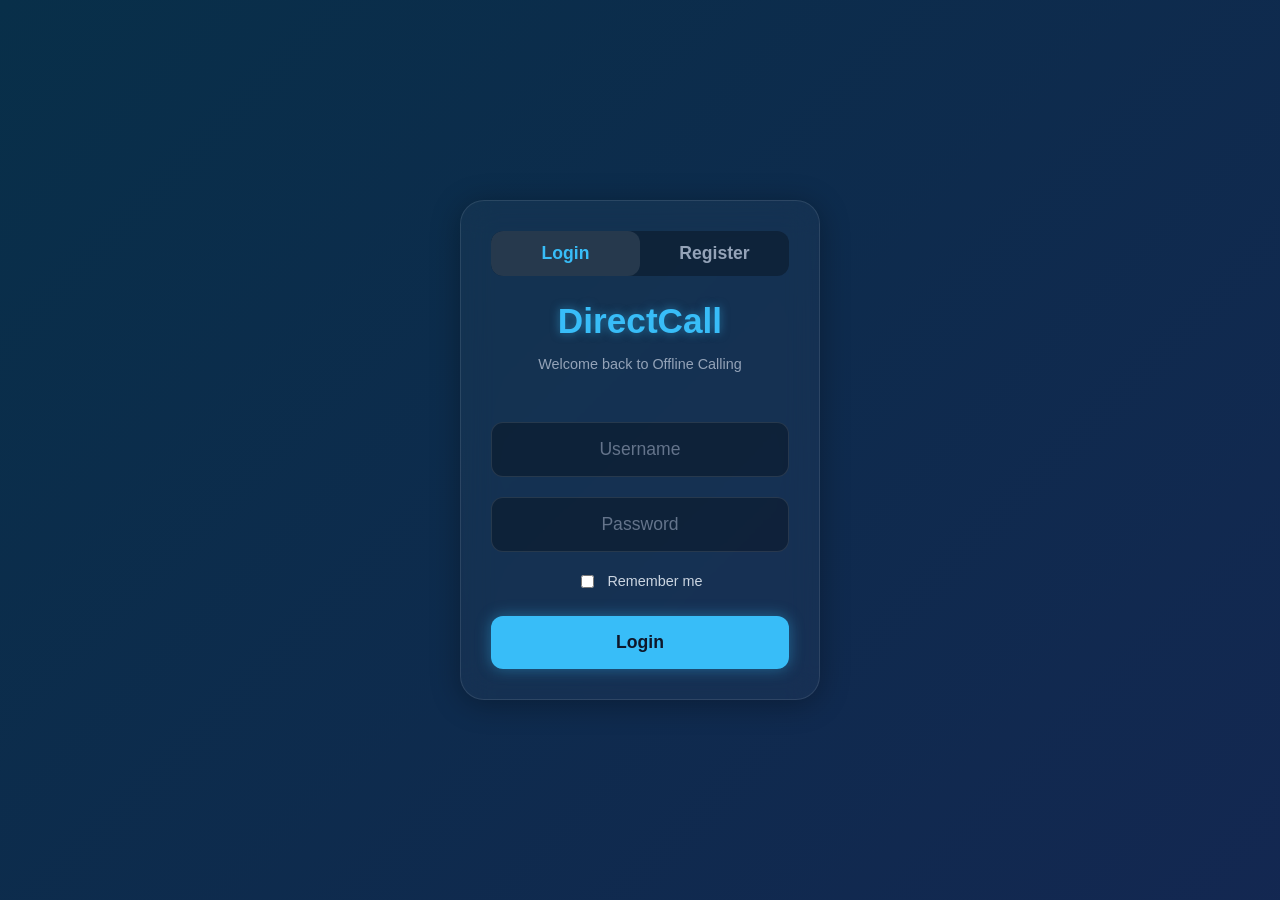
==== commit 8454ddd6: "Implement true local database logic for Login and Register tabs" ====
--- a/index.html
+++ b/index.html
@@ -17,6 +17,8 @@
             <h1 class="app-title">DirectCall</h1>
             <p class="subtitle" id="auth-subtitle">Welcome back to Offline Calling</p>
             
+            <div id="auth-error" class="error-text"></div>
+
             <form id="auth-form">
                 <div class="input-container">
                     <input type="text" id="auth-username" placeholder="Username" required>
--- a/css/style.v2.css
+++ b/css/style.v2.css
@@ -35,7 +35,9 @@
 .auth-tab.active { background: rgba(255,255,255,0.1); color: #38bdf8; }
 
 .app-title { font-size: 2.2rem; margin: 0; color: #38bdf8; text-shadow: 0 0 10px rgba(56, 189, 248, 0.5); }
-.subtitle { color: #94a3b8; margin-bottom: 30px; font-size: 0.9rem; }
+.subtitle { color: #94a3b8; margin-bottom: 15px; font-size: 0.9rem; }
+
+.error-text { color: #f87171; font-size: 0.9rem; margin-bottom: 15px; min-height: 20px; font-weight: bold; }
 
 .input-container { position: relative; width: 100%; margin-bottom: 20px; }
 input[type="text"], input[type="password"] { 
